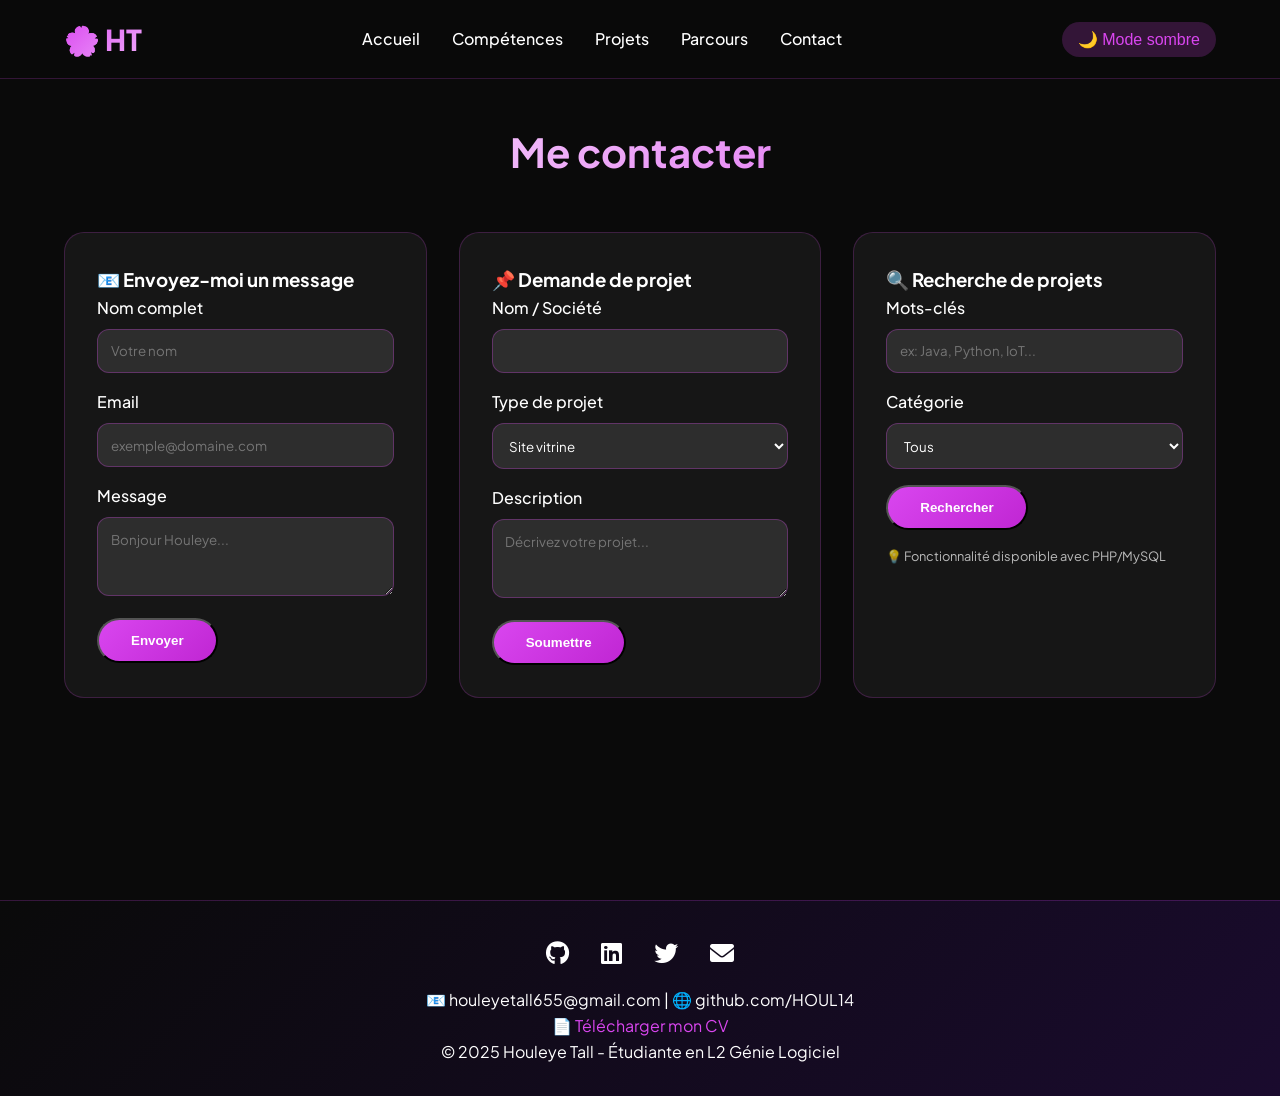
==== contact.html @ 3497664a "Add files via upload" ====
<!DOCTYPE html>
<html lang="fr">
<head>
    <meta charset="UTF-8">
    <meta name="viewport" content="width=device-width, initial-scale=1.0">
    <title>Houleye Tall | Contact</title>
    <link href="https://fonts.googleapis.com/css2?family=Plus+Jakarta+Sans:wght@300;400;500;600;700;800&display=swap" rel="stylesheet">
    <link rel="stylesheet" href="https://cdnjs.cloudflare.com/ajax/libs/font-awesome/6.0.0-beta3/css/all.min.css">
    <link rel="stylesheet" href="style.css">
</head>
<body>

<header>
    <div class="container">
        <nav>
            <div class="logo">🌸 HT</div>
            <ul class="nav-links">
                <li><a href="index.html">Accueil</a></li>
                <li><a href="competences.html">Compétences</a></li>
                <li><a href="projets.html">Projets</a></li>
                <li><a href="parcours.html">Parcours</a></li>
                <li><a href="contact.html">Contact</a></li>
            </ul>
            <button class="theme-toggle" id="themeToggle">🌙 Mode sombre</button>
        </nav>
    </div>
</header>

<main>
    <div class="container">
        <section>
            <h1 class="section-title">Me contacter</h1>
            <div class="forms-row">
                <div class="form-card">
                    <h3>📧 Envoyez-moi un message</h3>
                    <form action="#" method="post">
                        <div class="form-group">
                            <label>Nom complet</label>
                            <input type="text" placeholder="Votre nom" required>
                        </div>
                        <div class="form-group">
                            <label>Email</label>
                            <input type="email" placeholder="exemple@domaine.com" required>
                        </div>
                        <div class="form-group">
                            <label>Message</label>
                            <textarea rows="3" placeholder="Bonjour Houleye..."></textarea>
                        </div>
                        <button type="submit" class="btn btn-primary">Envoyer</button>
                    </form>
                </div>

                <div class="form-card">
                    <h3>📌 Demande de projet</h3>
                    <form action="#" method="post">
                        <div class="form-group">
                            <label>Nom / Société</label>
                            <input type="text" required>
                        </div>
                        <div class="form-group">
                            <label>Type de projet</label>
                            <select>
                                <option>Site vitrine</option>
                                <option>Application web</option>
                                <option>Application mobile</option>
                                <option>Projet IoT</option>
                            </select>
                        </div>
                        <div class="form-group">
                            <label>Description</label>
                            <textarea rows="3" placeholder="Décrivez votre projet..."></textarea>
                        </div>
                        <button type="submit" class="btn btn-primary">Soumettre</button>
                    </form>
                </div>

                <div class="form-card">
                    <h3>🔍 Recherche de projets</h3>
                    <form action="#" method="get">
                        <div class="form-group">
                            <label>Mots-clés</label>
                            <input type="text" placeholder="ex: Java, Python, IoT...">
                        </div>
                        <div class="form-group">
                            <label>Catégorie</label>
                            <select>
                                <option>Tous</option>
                                <option>Web</option>
                                <option>Mobile</option>
                                <option>IoT</option>
                                <option>Desktop</option>
                            </select>
                        </div>
                        <button type="submit" class="btn btn-primary">Rechercher</button>
                    </form>
                    <p style="margin-top: 1rem; font-size: 0.8rem; opacity: 0.7;">💡 Fonctionnalité disponible avec PHP/MySQL</p>
                </div>
            </div>
        </section>
    </div>
</main>

<footer>
    <div class="container">
        <div class="social-links">
            <a href="https://github.com/HOUL14" target="_blank"><i class="fab fa-github"></i></a>
            <a href="#"><i class="fab fa-linkedin"></i></a>
            <a href="#"><i class="fab fa-twitter"></i></a>
            <a href="mailto:houleyetall655@gmail.com"><i class="fas fa-envelope"></i></a>
        </div>
        <p>📧 houleyetall655@gmail.com | 🌐 github.com/HOUL14</p>
        <p><a href="cv.pdf" download>📄 Télécharger mon CV</a></p>
        <p>© 2025 Houleye Tall - Étudiante en L2 Génie Logiciel</p>
    </div>
</footer>

<script>
    const toggle = document.getElementById('themeToggle');
    if(toggle) {
        toggle.addEventListener('click', () => {
            document.body.classList.toggle('light-mode');
            toggle.textContent = document.body.classList.contains('light-mode') ? '☀️ Mode clair' : '🌙 Mode sombre';
        });
    }
</script>
</body>
</html>
---- style.css ----
* {
    margin: 0;
    padding: 0;
    box-sizing: border-box;
}

body {
    font-family: 'Plus Jakarta Sans', sans-serif;
    background: #0a0a0a;
    color: #ffffff;
    line-height: 1.6;
    transition: background 0.3s, color 0.3s;
}

/* MODE CLAIR */
body.light-mode {
    background: #f5f5f5;
    color: #1a1a1a;
}

body.light-mode .project-card,
body.light-mode .form-card,
body.light-mode .timeline-item,
body.light-mode .skill-card,
body.light-mode .testimonial-card,
body.light-mode .stat-card {
    background: rgba(0,0,0,0.05);
    border-color: #ddd;
}

body.light-mode header {
    background: rgba(245,245,245,0.95);
    border-bottom-color: #ddd;
}

body.light-mode .nav-links a {
    color: #1a1a1a;
}

body.light-mode footer {
    background: #e0e0e0;
    color: #1a1a1a;
}

body.light-mode .hero {
    background: linear-gradient(135deg, #e0e0e0 0%, #d0b0e0 50%, #e0e0e0 100%);
}

body.light-mode .hero p {
    color: #333;
}

body.light-mode .badge {
    background: rgba(0,0,0,0.1);
    border-color: #d946ef;
}

.container {
    max-width: 1200px;
    margin: 0 auto;
    padding: 0 24px;
}

/* HEADER */
header {
    position: fixed;
    top: 0;
    width: 100%;
    background: rgba(10, 10, 10, 0.95);
    backdrop-filter: blur(10px);
    z-index: 1000;
    border-bottom: 1px solid rgba(217,70,239,0.2);
    transition: background 0.3s;
}

nav {
    display: flex;
    justify-content: space-between;
    align-items: center;
    padding: 1rem 0;
    flex-wrap: wrap;
    gap: 1rem;
}

.logo {
    font-size: 1.8rem;
    font-weight: 800;
    background: linear-gradient(135deg, #d946ef, #f0abfc);
    -webkit-background-clip: text;
    background-clip: text;
    color: transparent;
}

.nav-links {
    display: flex;
    gap: 2rem;
    list-style: none;
    flex-wrap: wrap;
}

.nav-links a {
    color: #ffffff;
    text-decoration: none;
    font-weight: 500;
    transition: 0.3s;
}

.nav-links a:hover {
    color: #d946ef;
}

/* BOUTON MODE SOMBRE/CLAIR */
.theme-toggle {
    background: rgba(217,70,239,0.2);
    border: none;
    color: #d946ef;
    font-size: 1rem;
    cursor: pointer;
    padding: 0.5rem 1rem;
    border-radius: 50px;
    transition: 0.3s;
}

.theme-toggle:hover {
    background: #d946ef;
    color: white;
}

/* BOUTONS */
.btn {
    display: inline-block;
    padding: 0.8rem 2rem;
    border-radius: 50px;
    text-decoration: none;
    font-weight: 600;
    transition: 0.3s;
}

.btn-primary {
    background: linear-gradient(135deg, #d946ef, #c026d3);
    color: white;
}

.btn-primary:hover {
    transform: translateY(-3px);
    box-shadow: 0 8px 25px rgba(217,70,239,0.4);
}

.btn-outline {
    border: 2px solid #d946ef;
    color: #d946ef;
    background: transparent;
}

.btn-outline:hover {
    background: rgba(217,70,239,0.1);
    transform: translateY(-3px);
}

/* SECTIONS */
section {
    padding: 120px 0 80px 0;
    min-height: 100vh;
}

.section-title {
    font-size: 2.5rem;
    font-weight: 700;
    margin-bottom: 3rem;
    background: linear-gradient(135deg, #ffffff, #d946ef);
    -webkit-background-clip: text;
    background-clip: text;
    color: transparent;
    text-align: center;
}

/* HERO */
.hero {
    min-height: 100vh;
    display: flex;
    align-items: center;
    background: linear-gradient(135deg, #0a0a0a 0%, #1a0b2e 50%, #0a0a0a 100%);
}

.hero h1 {
    font-size: 4rem;
    margin-bottom: 0.5rem;
}

.hero .highlight {
    background: linear-gradient(135deg, #d946ef, #f0abfc);
    -webkit-background-clip: text;
    background-clip: text;
    color: transparent;
}

.hero p {
    font-size: 1.2rem;
    color: #b0b0b0;
    max-width: 600px;
    margin: 1.5rem 0;
}

.badge {
    display: inline-block;
    background: rgba(217,70,239,0.2);
    border: 1px solid rgba(217,70,239,0.5);
    padding: 0.5rem 1.2rem;
    border-radius: 50px;
    font-size: 0.9rem;
    margin-bottom: 1.5rem;
}

/* STATISTIQUES */
.stats-grid {
    display: flex;
    justify-content: center;
    gap: 3rem;
    flex-wrap: wrap;
    margin: 3rem 0;
}

.stat-card {
    text-align: center;
    padding: 1.5rem;
    background: rgba(255,255,255,0.05);
    border-radius: 20px;
    min-width: 150px;
    transition: 0.3s;
}

.stat-card:hover {
    transform: translateY(-5px);
}

.stat-number {
    font-size: 3rem;
    font-weight: 800;
    color: #d946ef;
}

.stat-label {
    font-size: 0.9rem;
    opacity: 0.8;
}

/* COMPÉTENCES */
.skills-grid {
    display: flex;
    flex-wrap: wrap;
    justify-content: center;
    gap: 1.2rem;
}

.skill-card {
    background: rgba(255,255,255,0.05);
    border: 1px solid rgba(217,70,239,0.3);
    padding: 1rem 2rem;
    border-radius: 50px;
    font-weight: 600;
    transition: 0.3s;
    display: flex;
    align-items: center;
    gap: 0.5rem;
}

.skill-card i {
    font-size: 1.2rem;
}

.skill-card:hover {
    background: linear-gradient(135deg, #d946ef, #c026d3);
    transform: translateY(-5px);
}

/* PROJETS */
.projects-grid {
    display: grid;
    grid-template-columns: repeat(auto-fill, minmax(320px, 1fr));
    gap: 2rem;
}

.project-card {
    background: rgba(255,255,255,0.05);
    border-radius: 20px;
    overflow: hidden;
    transition: 0.3s;
    border: 1px solid rgba(217,70,239,0.2);
}

.project-card:hover {
    transform: translateY(-10px);
    border-color: #d946ef;
}

.project-img {
    height: 180px;
    display: flex;
    align-items: center;
    justify-content: center;
    overflow: hidden;
    background: linear-gradient(135deg, #1a0b2e, #2e1065);
    font-size: 3rem;
}

.project-img img {
    width: 100%;
    height: 100%;
    object-fit: cover;
}

.double-img {
    display: flex;
    height: 180px;
}

.double-img img {
    width: 50%;
    object-fit: cover;
}

.project-info {
    padding: 1.5rem;
}

.project-info h3 {
    margin-bottom: 0.5rem;
}

.project-info p {
    color: #b0b0b0;
    font-size: 0.9rem;
}

.project-tech {
    display: flex;
    flex-wrap: wrap;
    gap: 0.5rem;
    margin-top: 1rem;
}

.project-tech span {
    background: rgba(217,70,239,0.2);
    padding: 0.2rem 0.8rem;
    border-radius: 20px;
    font-size: 0.7rem;
}

/* TIMELINE */
.timeline {
    display: flex;
    flex-direction: column;
    gap: 1.5rem;
    position: relative;
}

.timeline::before {
    content: '';
    position: absolute;
    left: 20px;
    top: 0;
    bottom: 0;
    width: 2px;
    background: linear-gradient(180deg, #d946ef, #f0abfc);
}

.timeline-item {
    background: rgba(255,255,255,0.05);
    border-radius: 16px;
    padding: 1.5rem;
    margin-left: 50px;
    position: relative;
    transition: 0.3s;
}

.timeline-item::before {
    content: '';
    position: absolute;
    left: -40px;
    top: 20px;
    width: 12px;
    height: 12px;
    background: #d946ef;
    border-radius: 50%;
    border: 2px solid white;
}

.timeline-item:hover {
    transform: translateX(10px);
}

.timeline-item .date {
    color: #d946ef;
    font-size: 0.85rem;
    font-weight: 600;
}

/* TÉMOIGNAGES */
.testimonials-grid {
    display: flex;
    flex-wrap: wrap;
    gap: 2rem;
    justify-content: center;
}

.testimonial-card {
    background: rgba(255,255,255,0.05);
    border-radius: 20px;
    padding: 1.5rem;
    max-width: 300px;
    text-align: center;
    border: 1px solid rgba(217,70,239,0.2);
    transition: 0.3s;
}

.testimonial-card:hover {
    transform: translateY(-5px);
}

.testimonial-card p {
    font-style: italic;
    margin-bottom: 1rem;
}

.testimonial-card h4 {
    color: #d946ef;
}

/* FORMULAIRES */
.forms-row {
    display: grid;
    grid-template-columns: repeat(auto-fit, minmax(320px, 1fr));
    gap: 2rem;
}

.form-card {
    background: rgba(255,255,255,0.05);
    border-radius: 20px;
    padding: 2rem;
    border: 1px solid rgba(217,70,239,0.2);
    transition: 0.3s;
}

.form-card:hover {
    border-color: #d946ef;
}

.form-group {
    margin-bottom: 1rem;
}

label {
    display: block;
    margin-bottom: 0.5rem;
    font-weight: 500;
}

input, textarea, select {
    width: 100%;
    padding: 0.8rem;
    background: rgba(255,255,255,0.1);
    border: 1px solid rgba(217,70,239,0.3);
    border-radius: 12px;
    color: white;
    font-family: inherit;
}

input:focus, textarea:focus, select:focus {
    outline: none;
    border-color: #d946ef;
}

body.light-mode input,
body.light-mode textarea,
body.light-mode select {
    background: rgba(0,0,0,0.05);
    color: #1a1a1a;
}

/* PIED DE PAGE */
footer {
    background: linear-gradient(135deg, #0a0a0a, #1a0b2e);
    padding: 2rem 0;
    text-align: center;
    border-top: 1px solid rgba(217,70,239,0.2);
}

.social-links {
    display: flex;
    justify-content: center;
    gap: 2rem;
    margin-bottom: 1rem;
}

.social-links a {
    color: white;
    font-size: 1.5rem;
    transition: 0.3s;
}

.social-links a:hover {
    color: #d946ef;
    transform: translateY(-3px);
}

footer a {
    color: #d946ef;
    text-decoration: none;
}

/* RESPONSIVE */
@media (max-width: 768px) {
    .nav-links {
        gap: 1rem;
        justify-content: center;
    }
    nav {
        flex-direction: column;
        text-align: center;
    }
    .hero h1 {
        font-size: 2.5rem;
    }
    .section-title {
        font-size: 1.8rem;
    }
    .stats-grid {
        gap: 1rem;
    }
    .stat-card {
        min-width: 120px;
    }
    .timeline::before {
        left: 10px;
    }
    .timeline-item {
        margin-left: 30px;
    }
    .timeline-item::before {
        left: -22px;
    }
}
.project-img img {
    width: 100%;
    height: 100%;
    object-fit: cover;
    display: block;
}
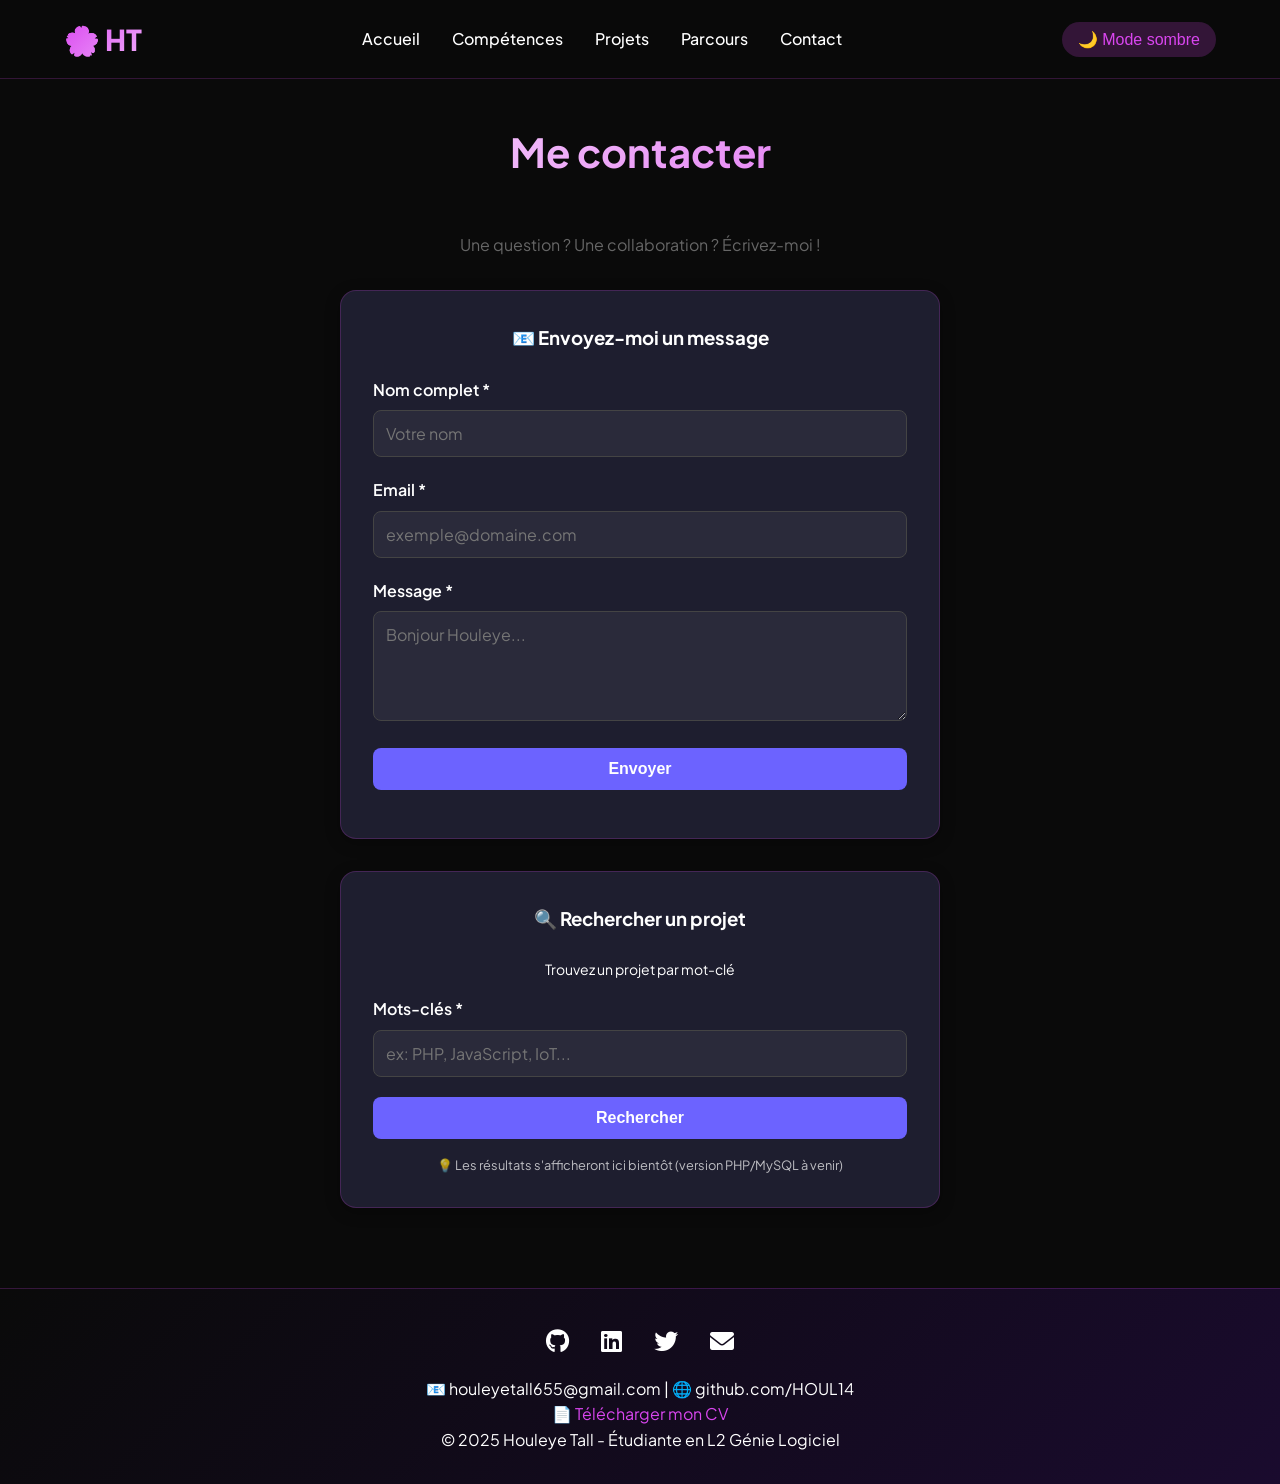
==== commit 91c04b59: "Revamp contact page with new form layout and styles Updated the contact form layout and added styles" ====
--- a/contact.html
+++ b/contact.html
@@ -7,6 +7,81 @@
     <link href="https://fonts.googleapis.com/css2?family=Plus+Jakarta+Sans:wght@300;400;500;600;700;800&display=swap" rel="stylesheet">
     <link rel="stylesheet" href="https://cdnjs.cloudflare.com/ajax/libs/font-awesome/6.0.0-beta3/css/all.min.css">
     <link rel="stylesheet" href="style.css">
+    <style>
+        /* Style pour les formulaires à la verticale */
+        .forms-vertical {
+            max-width: 600px;
+            margin: 0 auto;
+            display: flex;
+            flex-direction: column;
+            gap: 2rem;
+        }
+        .form-card {
+            background: white;
+            border-radius: 1rem;
+            padding: 2rem;
+            box-shadow: 0 4px 15px rgba(0,0,0,0.1);
+        }
+        body:not(.light-mode) .form-card {
+            background: #1e1e2f;
+            box-shadow: 0 4px 15px rgba(0,0,0,0.3);
+        }
+        .form-card h3 {
+            margin-bottom: 1.5rem;
+            text-align: center;
+        }
+        .form-group {
+            margin-bottom: 1.25rem;
+        }
+        .form-group label {
+            display: block;
+            margin-bottom: 0.5rem;
+            font-weight: 600;
+        }
+        .form-group input,
+        .form-group select,
+        .form-group textarea {
+            width: 100%;
+            padding: 0.75rem;
+            border: 1px solid #ddd;
+            border-radius: 0.5rem;
+            font-family: inherit;
+            font-size: 1rem;
+        }
+        body:not(.light-mode) .form-group input,
+        body:not(.light-mode) .form-group select,
+        body:not(.light-mode) .form-group textarea {
+            background: #2a2a3a;
+            border-color: #444;
+            color: #fff;
+        }
+        .btn-primary {
+            width: 100%;
+            padding: 0.75rem;
+            background: #6C63FF;
+            color: white;
+            border: none;
+            border-radius: 0.5rem;
+            font-size: 1rem;
+            font-weight: 600;
+            cursor: pointer;
+            transition: 0.3s;
+        }
+        .btn-primary:hover {
+            background: #5a52d6;
+        }
+        .form-message {
+            margin-top: 1rem;
+            text-align: center;
+            font-size: 0.875rem;
+        }
+        .info-note {
+            margin-top: 1rem;
+            font-size: 0.8rem;
+            opacity: 0.7;
+            text-align: center;
+        }
+    </style>
 </head>
 <body>
 
@@ -30,70 +105,43 @@
     <div class="container">
         <section>
             <h1 class="section-title">Me contacter</h1>
-            <div class="forms-row">
+            <p style="text-align: center; margin-bottom: 2rem; color: #666;">Une question ? Une collaboration ? Écrivez-moi !</p>
+            
+            <div class="forms-vertical">
+                <!-- Formulaire 1 : Contact (message simple) -->
                 <div class="form-card">
                     <h3>📧 Envoyez-moi un message</h3>
-                    <form action="#" method="post">
-                        <div class="form-group">
-                            <label>Nom complet</label>
-                            <input type="text" placeholder="Votre nom" required>
-                        </div>
-                        <div class="form-group">
-                            <label>Email</label>
-                            <input type="email" placeholder="exemple@domaine.com" required>
-                        </div>
-                        <div class="form-group">
-                            <label>Message</label>
-                            <textarea rows="3" placeholder="Bonjour Houleye..."></textarea>
-                        </div>
-                        <button type="submit" class="btn btn-primary">Envoyer</button>
+                    <form id="contact-form">
+                        <div class="form-group">
+                            <label>Nom complet *</label>
+                            <input type="text" id="contact-nom" placeholder="Votre nom" required>
+                        </div>
+                        <div class="form-group">
+                            <label>Email *</label>
+                            <input type="email" id="contact-email" placeholder="exemple@domaine.com" required>
+                        </div>
+                        <div class="form-group">
+                            <label>Message *</label>
+                            <textarea id="contact-message" rows="4" placeholder="Bonjour Houleye..."></textarea>
+                        </div>
+                        <button type="submit" class="btn-primary">Envoyer</button>
+                        <p class="form-message" id="contact-result"></p>
                     </form>
                 </div>
 
+                <!-- Formulaire 2 : Recherche de projets par mots-clés -->
                 <div class="form-card">
-                    <h3>📌 Demande de projet</h3>
-                    <form action="#" method="post">
-                        <div class="form-group">
-                            <label>Nom / Société</label>
-                            <input type="text" required>
-                        </div>
-                        <div class="form-group">
-                            <label>Type de projet</label>
-                            <select>
-                                <option>Site vitrine</option>
-                                <option>Application web</option>
-                                <option>Application mobile</option>
-                                <option>Projet IoT</option>
-                            </select>
-                        </div>
-                        <div class="form-group">
-                            <label>Description</label>
-                            <textarea rows="3" placeholder="Décrivez votre projet..."></textarea>
-                        </div>
-                        <button type="submit" class="btn btn-primary">Soumettre</button>
+                    <h3>🔍 Rechercher un projet</h3>
+                    <p style="text-align: center; font-size: 0.875rem; margin-bottom: 1rem;">Trouvez un projet par mot-clé</p>
+                    <form id="search-form">
+                        <div class="form-group">
+                            <label>Mots-clés *</label>
+                            <input type="text" id="search-keyword" placeholder="ex: PHP, JavaScript, IoT..." required>
+                        </div>
+                        <button type="submit" class="btn-primary">Rechercher</button>
+                        <p class="form-message" id="search-result"></p>
                     </form>
-                </div>
-
-                <div class="form-card">
-                    <h3>🔍 Recherche de projets</h3>
-                    <form action="#" method="get">
-                        <div class="form-group">
-                            <label>Mots-clés</label>
-                            <input type="text" placeholder="ex: Java, Python, IoT...">
-                        </div>
-                        <div class="form-group">
-                            <label>Catégorie</label>
-                            <select>
-                                <option>Tous</option>
-                                <option>Web</option>
-                                <option>Mobile</option>
-                                <option>IoT</option>
-                                <option>Desktop</option>
-                            </select>
-                        </div>
-                        <button type="submit" class="btn btn-primary">Rechercher</button>
-                    </form>
-                    <p style="margin-top: 1rem; font-size: 0.8rem; opacity: 0.7;">💡 Fonctionnalité disponible avec PHP/MySQL</p>
+                    <p class="info-note">💡 Les résultats s'afficheront ici bientôt (version PHP/MySQL à venir)</p>
                 </div>
             </div>
         </section>
@@ -110,11 +158,12 @@
         </div>
         <p>📧 houleyetall655@gmail.com | 🌐 github.com/HOUL14</p>
         <p><a href="cv.pdf" download>📄 Télécharger mon CV</a></p>
-        <p>© 2025 Houleye Tall - Étudiante en L2 Génie Logiciel</p>
+        <p>©️ 2025 Houleye Tall - Étudiante en L2 Génie Logiciel</p>
     </div>
 </footer>
 
 <script>
+    // Mode sombre/clair
     const toggle = document.getElementById('themeToggle');
     if(toggle) {
         toggle.addEventListener('click', () => {
@@ -122,6 +171,32 @@
             toggle.textContent = document.body.classList.contains('light-mode') ? '☀️ Mode clair' : '🌙 Mode sombre';
         });
     }
+
+    // Formulaire de contact
+    const contactForm = document.getElementById('contact-form');
+    if(contactForm) {
+        contactForm.addEventListener('submit', function(e) {
+            e.preventDefault();
+            const result = document.getElementById('contact-result');
+            result.innerHTML = '✅ Message envoyé ! Je vous répondrai dans les plus brefs délais.';
+            result.style.color = '#4CAF50';
+            contactForm.reset();
+            setTimeout(() => result.innerHTML = '', 5000);
+        });
+    }
+
+    // Formulaire de recherche
+    const searchForm = document.getElementById('search-form');
+    if(searchForm) {
+        searchForm.addEventListener('submit', function(e) {
+            e.preventDefault();
+            const keyword = document.getElementById('search-keyword').value;
+            const result = document.getElementById('search-result');
+            result.innerHTML = `🔍 Recherche de projets contenant "${keyword}"... (fonctionnalité à venir avec PHP/MySQL)`;
+            result.style.color = '#6C63FF';
+            setTimeout(() => result.innerHTML = '', 4000);
+        });
+    }
 </script>
 </body>
-</html>+</html>
